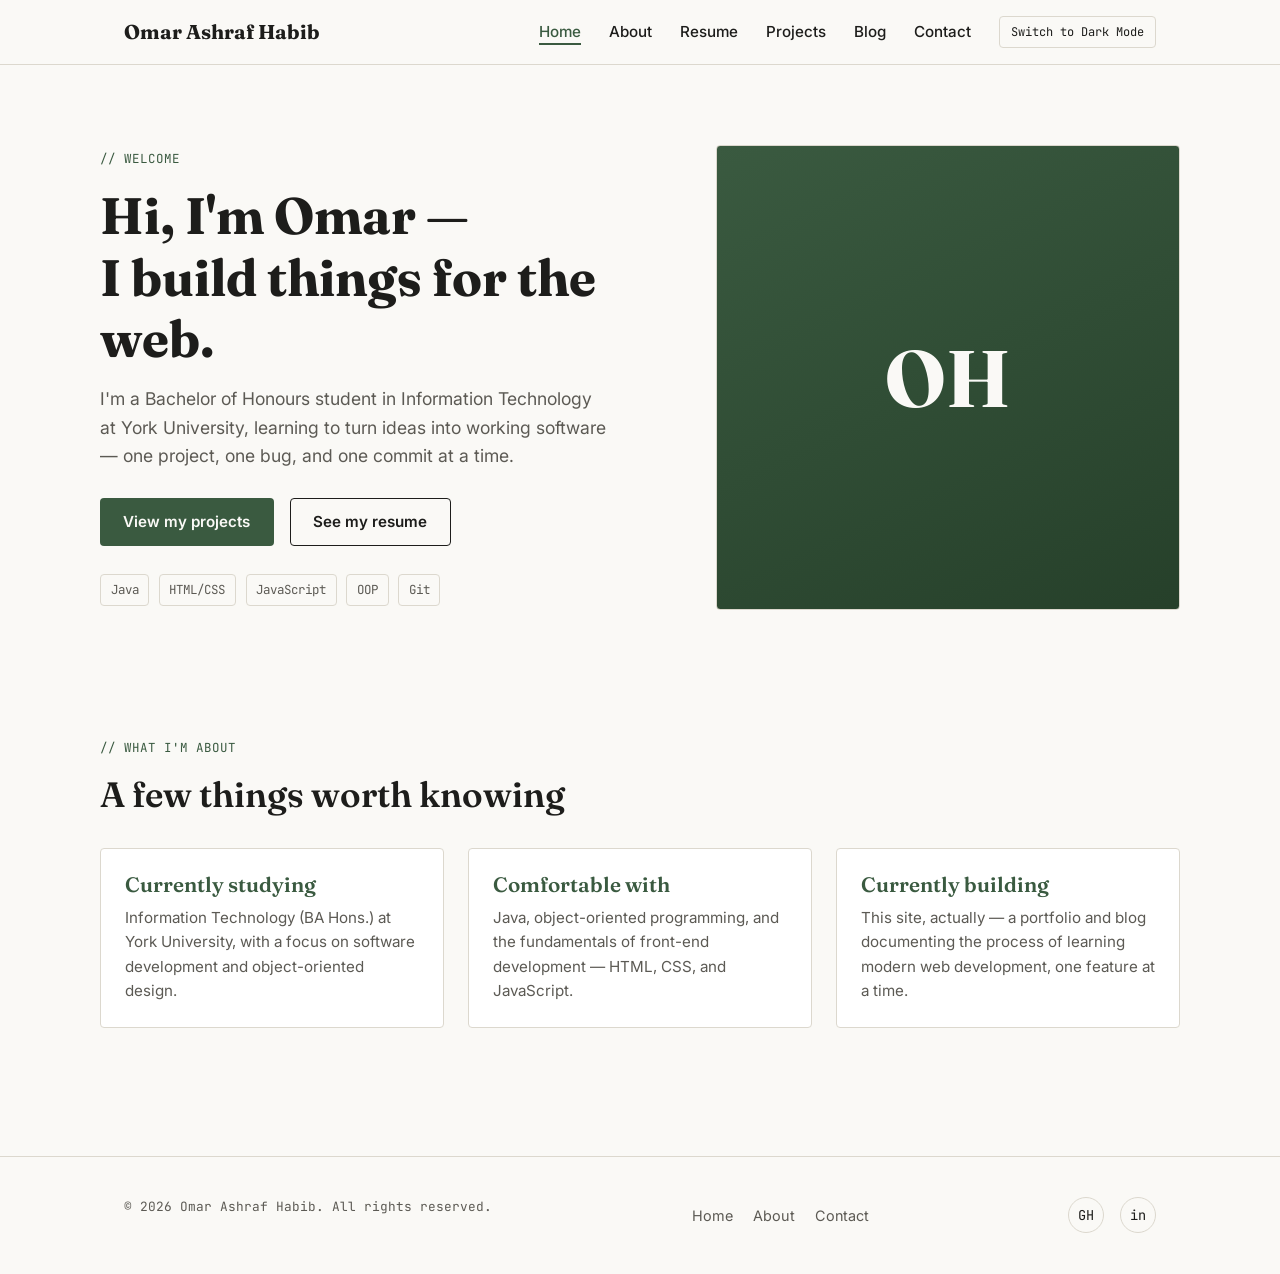
==== index.html @ 7a2e47a9 "Rename Index.html to index.html" ====
<!DOCTYPE html>
<html lang="en">
<head>
  <meta charset="UTF-8">
  <meta name="viewport" content="width=device-width, initial-scale=1.0">
  <title>Omar Ashraf Habib — IT Student &amp; Developer</title>
  <meta name="description" content="Portfolio of Omar Ashraf Habib, IT student at York University.">

  <!-- External stylesheet (Level 3: external CSS) -->
  <link rel="stylesheet" href="css/style.css">

  <!-- Internal stylesheet (Level 2: internal CSS) — page-specific hero layout -->
  <style>
    .hero {
      display: grid;
      grid-template-columns: 1.1fr 0.9fr;
      gap: 3rem;
      align-items: center;
      padding: 5rem 0 4rem;
    }

    .hero-photo {
      width: 100%;
      aspect-ratio: 1 / 1;
      border-radius: var(--radius);
      background: linear-gradient(155deg, var(--accent) 0%, #26402A 100%);
      display: flex;
      align-items: center;
      justify-content: center;
      color: #FAF9F6;
      font-family: var(--font-display);
      font-size: 5rem;
      font-weight: 700;
      border: 1px solid var(--border);
    }

    .hero h1 { margin: 0.75rem 0 1rem; }

    .hero-actions {
      display: flex;
      gap: 1rem;
      margin-top: 1.75rem;
      flex-wrap: wrap;
    }

    .stack-tags {
      display: flex;
      gap: 0.6rem;
      flex-wrap: wrap;
      margin-top: 1.75rem;
    }

    .stack-tags span {
      font-family: var(--font-mono);
      font-size: 0.78rem;
      border: 1px solid var(--border);
      padding: 0.3rem 0.6rem;
      border-radius: var(--radius);
      color: var(--text-muted);
    }

    .highlights {
      display: grid;
      grid-template-columns: repeat(3, 1fr);
      gap: 1.5rem;
    }

    .highlights .card h3 { margin-bottom: 0.5rem; color: var(--accent); }
    .highlights .card p { color: var(--text-muted); margin-bottom: 0; font-size: 0.95rem; }

    @media (max-width: 720px) {
      .hero { grid-template-columns: 1fr; padding-top: 2.5rem; }
      .hero-photo { max-width: 260px; margin: 0 auto; font-size: 3.5rem; }
      .highlights { grid-template-columns: 1fr; }
    }
  </style>
</head>
<body data-theme="light">

  <!-- ===== Header / Navigation ===== -->
  <header class="site-header">
    <div class="nav-wrap">
      <a href="index.html" class="brand">Omar Ashraf Habib</a>

      <button class="nav-toggle" id="nav-toggle" aria-expanded="false" aria-controls="main-nav">Menu</button>

      <nav class="main-nav" id="main-nav">
        <ul>
          <li><a href="index.html" aria-current="page">Home</a></li>
          <li><a href="about.html">About</a></li>
          <li><a href="resume.html">Resume</a></li>
          <li><a href="projects.html">Projects</a></li>
          <li><a href="blog.html">Blog</a></li>
          <li><a href="contact.html">Contact</a></li>
          <li><button class="theme-toggle" id="theme-toggle">Switch to Dark Mode</button></li>
        </ul>
      </nav>
    </div>
  </header>

  <!-- ===== Hero ===== -->
  <main>
    <section class="section hero container">
      <div class="hero-text">
        <p class="eyebrow">// welcome</p>
        <h1>Hi, I'm Omar —<br>I build things for the web.</h1>
        <p style="font-size: 1.1rem; color: var(--text-muted); max-width: 46ch;">
          I'm a Bachelor of Honours student in Information Technology at York University,
          learning to turn ideas into working software — one project, one bug, and one
          commit at a time.
        </p>

        <div class="hero-actions">
          <a href="projects.html" class="btn btn-primary">View my projects</a>
          <a href="resume.html" class="btn btn-outline">See my resume</a>
        </div>

        <div class="stack-tags">
          <span>Java</span>
          <span>HTML/CSS</span>
          <span>JavaScript</span>
          <span>OOP</span>
          <span>Git</span>
        </div>
      </div>

      <div class="hero-photo" aria-hidden="true">OH</div>
    </section>

    <!-- ===== Quick highlights ===== -->
    <section class="section container">
      <p class="eyebrow">// what I'm about</p>
      <h2 style="margin-bottom: 2rem;">A few things worth knowing</h2>

      <div class="highlights">
        <div class="card">
          <h3>Currently studying</h3>
          <p>Information Technology (BA Hons.) at York University, with a focus on
          software development and object-oriented design.</p>
        </div>
        <div class="card">
          <h3>Comfortable with</h3>
          <p>Java, object-oriented programming, and the fundamentals of front-end
          development — HTML, CSS, and JavaScript.</p>
        </div>
        <div class="card">
          <h3>Currently building</h3>
          <p>This site, actually — a portfolio and blog documenting the process of
          learning modern web development, one feature at a time.</p>
        </div>
      </div>
    </section>
  </main>

  <!-- ===== Footer ===== -->
  <footer class="site-footer">
    <div class="footer-wrap">
      <p class="copyright">&copy; <span id="year">2026</span> Omar Ashraf Habib. All rights reserved.</p>

      <div class="footer-links">
        <ul>
          <li><a href="index.html">Home</a></li>
          <li><a href="about.html">About</a></li>
          <li><a href="contact.html">Contact</a></li>
        </ul>
      </div>

      <div class="social-links">
        <a href="https://github.com/OmarAshrafHabib" target="_blank" rel="noopener" aria-label="GitHub">GH</a>
        <a href="#" target="_blank" rel="noopener" aria-label="LinkedIn">in</a>
      </div>
    </div>
  </footer>

  <script>document.getElementById('year').textContent = new Date().getFullYear();</script>
</body>
</html>
---- css/style.css ----
/* ==========================================================================
   style.css — Shared external stylesheet
   Omar Ashraf Habib — Portfolio
   ========================================================================== */

/* ---- Fonts ---- */
@import url('https://fonts.googleapis.com/css2?family=Fraunces:ital,opsz,wght@0,9..144,400;0,9..144,600;0,9..144,700;1,9..144,500&family=Inter:wght@400;500;600&family=JetBrains+Mono:wght@400;500&display=swap');

/* ---- Design tokens ---- */
:root {
  --bg: #FAF9F6;
  --bg-raised: #FFFFFF;
  --text: #1D1D1B;
  --text-muted: #5C5A54;
  --accent: #3A5A40;       /* deep moss green */
  --accent-2: #E8871E;     /* burnt amber */
  --border: #DCD8CE;

  --font-display: "Fraunces", serif;
  --font-body: "Inter", sans-serif;
  --font-mono: "JetBrains Mono", monospace;

  --max-width: 1080px;
  --radius: 4px;
}

[data-theme="dark"] {
  --bg: #1A1A17;
  --bg-raised: #232320;
  --text: #F2F0EA;
  --text-muted: #ADA99E;
  --accent: #6FA37A;
  --accent-2: #F2A44E;
  --border: #3A3934;
}

/* ---- Reset ---- */
* { box-sizing: border-box; margin: 0; padding: 0; }

html { scroll-behavior: smooth; }

body {
  background-color: var(--bg);
  color: var(--text);
  font-family: var(--font-body);
  font-size: 16px;
  line-height: 1.6;
  transition: background-color 0.25s ease, color 0.25s ease;
}

img { max-width: 100%; display: block; }

a {
  color: var(--accent);
  text-decoration: none;
}
a:hover { text-decoration: underline; }

ul, ol { list-style-position: inside; }

/* Visible keyboard focus everywhere */
a:focus-visible,
button:focus-visible,
input:focus-visible,
textarea:focus-visible {
  outline: 2px solid var(--accent-2);
  outline-offset: 2px;
}

/* ---- Typography scale ---- */
h1, h2, h3, h4 {
  font-family: var(--font-display);
  font-weight: 600;
  line-height: 1.2;
  color: var(--text);
}

h1 { font-size: clamp(2.2rem, 4vw, 3.4rem); font-weight: 700; }
h2 { font-size: clamp(1.6rem, 3vw, 2.2rem); }
h3 { font-size: 1.3rem; }

p { margin-bottom: 1rem; color: var(--text); }

.eyebrow {
  font-family: var(--font-mono);
  font-size: 0.78rem;
  letter-spacing: 0.08em;
  text-transform: uppercase;
  color: var(--accent);
}

/* ---- Layout helpers ---- */
.container {
  max-width: var(--max-width);
  margin: 0 auto;
  padding: 0 1.5rem;
}

.section {
  padding: 4rem 0;
}

/* ---- Header / Nav ---- */
.site-header {
  border-bottom: 1px solid var(--border);
  background-color: var(--bg);
  position: sticky;
  top: 0;
  z-index: 50;
}

.nav-wrap {
  max-width: var(--max-width);
  margin: 0 auto;
  padding: 1rem 1.5rem;
  display: flex;
  align-items: center;
  justify-content: space-between;
  gap: 1rem;
}

.brand {
  font-family: var(--font-display);
  font-weight: 700;
  font-size: 1.25rem;
  color: var(--text);
}
.brand:hover { text-decoration: none; }

.main-nav ul {
  list-style: none;
  display: flex;
  gap: 1.75rem;
  align-items: center;
}

.main-nav a {
  color: var(--text);
  font-size: 0.95rem;
  font-weight: 500;
  padding-bottom: 2px;
  border-bottom: 2px solid transparent;
}
.main-nav a:hover,
.main-nav a[aria-current="page"] {
  color: var(--accent);
  text-decoration: none;
  border-bottom-color: var(--accent);
}

/* Theme toggle button */
.theme-toggle {
  font-family: var(--font-mono);
  font-size: 0.75rem;
  background: transparent;
  border: 1px solid var(--border);
  color: var(--text);
  padding: 0.45rem 0.7rem;
  border-radius: var(--radius);
  cursor: pointer;
  transition: border-color 0.2s ease, color 0.2s ease;
}
.theme-toggle:hover {
  border-color: var(--accent);
  color: var(--accent);
}

/* Mobile nav toggle (hidden on desktop) */
.nav-toggle {
  display: none;
  background: none;
  border: 1px solid var(--border);
  border-radius: var(--radius);
  padding: 0.4rem 0.6rem;
  font-family: var(--font-mono);
  color: var(--text);
  cursor: pointer;
}

/* ---- Buttons ---- */
.btn {
  display: inline-block;
  font-family: var(--font-body);
  font-weight: 600;
  font-size: 0.95rem;
  padding: 0.7rem 1.4rem;
  border-radius: var(--radius);
  border: 1px solid transparent;
  cursor: pointer;
  transition: transform 0.15s ease, background-color 0.2s ease, border-color 0.2s ease;
}
.btn:hover { text-decoration: none; transform: translateY(-1px); }

.btn-primary {
  background-color: var(--accent);
  color: #FAF9F6;
}
.btn-primary:hover { background-color: #2E4832; }

.btn-outline {
  background-color: transparent;
  border-color: var(--text);
  color: var(--text);
}
.btn-outline:hover { border-color: var(--accent); color: var(--accent); }

/* ---- Footer ---- */
.site-footer {
  border-top: 1px solid var(--border);
  padding: 2.5rem 0;
  margin-top: 4rem;
}

.footer-wrap {
  max-width: var(--max-width);
  margin: 0 auto;
  padding: 0 1.5rem;
  display: flex;
  flex-wrap: wrap;
  justify-content: space-between;
  align-items: center;
  gap: 1.5rem;
}

.footer-links ul {
  list-style: none;
  display: flex;
  gap: 1.25rem;
}

.footer-links a { color: var(--text-muted); font-size: 0.9rem; }
.footer-links a:hover { color: var(--accent); }

.social-links {
  display: flex;
  gap: 1rem;
}

.social-links a {
  display: inline-flex;
  align-items: center;
  justify-content: center;
  width: 36px;
  height: 36px;
  border: 1px solid var(--border);
  border-radius: 50%;
  color: var(--text);
  font-family: var(--font-mono);
  font-size: 0.85rem;
}
.social-links a:hover {
  border-color: var(--accent);
  color: var(--accent);
  text-decoration: none;
}

.copyright {
  font-family: var(--font-mono);
  font-size: 0.8rem;
  color: var(--text-muted);
}

/* ---- Notebook margin rule (used on Resume + Blog) ---- */
.margin-rule {
  border-left: 2px solid var(--border);
  padding-left: 1.5rem;
  margin-left: 0.25rem;
}

/* ---- Cards ---- */
.card {
  background-color: var(--bg-raised);
  border: 1px solid var(--border);
  border-radius: var(--radius);
  padding: 1.5rem;
}

/* ---- Responsive ---- */
@media (max-width: 720px) {
  .main-nav { display: none; }
  .main-nav.open { display: block; }
  .nav-wrap { flex-wrap: wrap; }
  .nav-toggle { display: inline-block; }
  .main-nav ul { flex-direction: column; align-items: flex-start; gap: 1rem; padding: 1rem 0; }
  .footer-wrap { flex-direction: column; align-items: flex-start; }
}
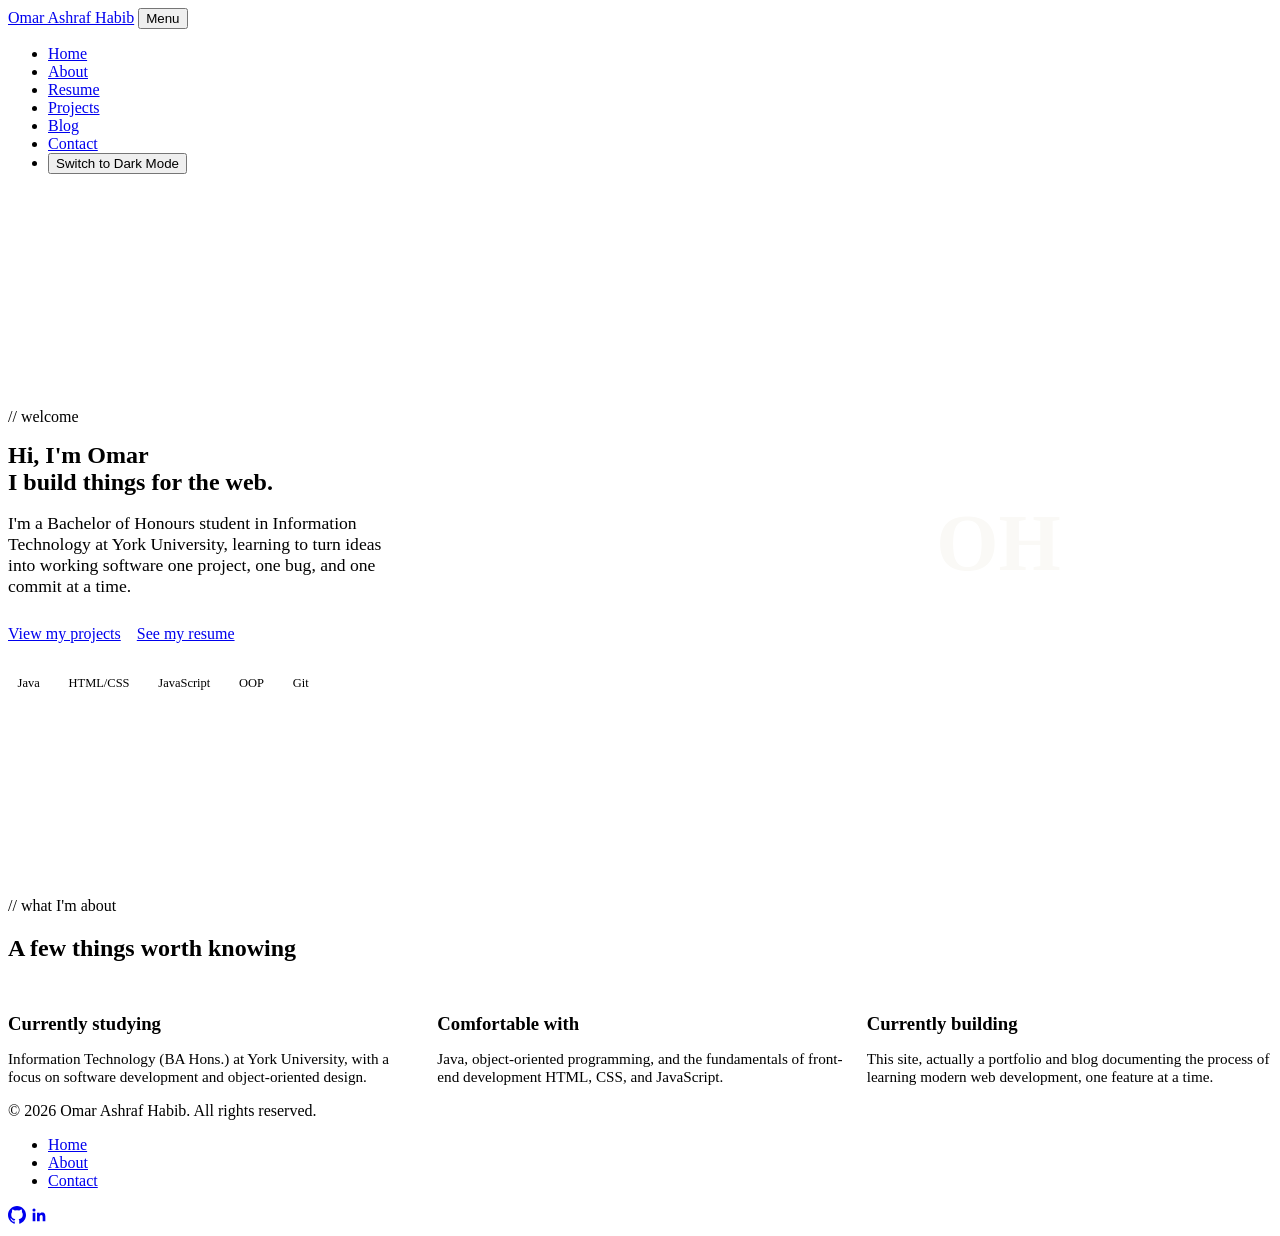
==== commit e4c839d8: "Rename Index.html to index.html" ====
--- a/index.html
+++ b/index.html
@@ -1,177 +1,185 @@
-<!DOCTYPE html>
-<html lang="en">
-<head>
-  <meta charset="UTF-8">
-  <meta name="viewport" content="width=device-width, initial-scale=1.0">
-  <title>Omar Ashraf Habib — IT Student &amp; Developer</title>
-  <meta name="description" content="Portfolio of Omar Ashraf Habib, IT student at York University.">
-
-  <!-- External stylesheet (Level 3: external CSS) -->
-  <link rel="stylesheet" href="css/style.css">
-
-  <!-- Internal stylesheet (Level 2: internal CSS) — page-specific hero layout -->
-  <style>
-    .hero {
-      display: grid;
-      grid-template-columns: 1.1fr 0.9fr;
-      gap: 3rem;
-      align-items: center;
-      padding: 5rem 0 4rem;
-    }
-
-    .hero-photo {
-      width: 100%;
-      aspect-ratio: 1 / 1;
-      border-radius: var(--radius);
-      background: linear-gradient(155deg, var(--accent) 0%, #26402A 100%);
-      display: flex;
-      align-items: center;
-      justify-content: center;
-      color: #FAF9F6;
-      font-family: var(--font-display);
-      font-size: 5rem;
-      font-weight: 700;
-      border: 1px solid var(--border);
-    }
-
-    .hero h1 { margin: 0.75rem 0 1rem; }
-
-    .hero-actions {
-      display: flex;
-      gap: 1rem;
-      margin-top: 1.75rem;
-      flex-wrap: wrap;
-    }
-
-    .stack-tags {
-      display: flex;
-      gap: 0.6rem;
-      flex-wrap: wrap;
-      margin-top: 1.75rem;
-    }
-
-    .stack-tags span {
-      font-family: var(--font-mono);
-      font-size: 0.78rem;
-      border: 1px solid var(--border);
-      padding: 0.3rem 0.6rem;
-      border-radius: var(--radius);
-      color: var(--text-muted);
-    }
-
-    .highlights {
-      display: grid;
-      grid-template-columns: repeat(3, 1fr);
-      gap: 1.5rem;
-    }
-
-    .highlights .card h3 { margin-bottom: 0.5rem; color: var(--accent); }
-    .highlights .card p { color: var(--text-muted); margin-bottom: 0; font-size: 0.95rem; }
-
-    @media (max-width: 720px) {
-      .hero { grid-template-columns: 1fr; padding-top: 2.5rem; }
-      .hero-photo { max-width: 260px; margin: 0 auto; font-size: 3.5rem; }
-      .highlights { grid-template-columns: 1fr; }
-    }
-  </style>
-</head>
-<body data-theme="light">
-
-  <!-- ===== Header / Navigation ===== -->
-  <header class="site-header">
-    <div class="nav-wrap">
-      <a href="index.html" class="brand">Omar Ashraf Habib</a>
-
-      <button class="nav-toggle" id="nav-toggle" aria-expanded="false" aria-controls="main-nav">Menu</button>
-
-      <nav class="main-nav" id="main-nav">
-        <ul>
-          <li><a href="index.html" aria-current="page">Home</a></li>
-          <li><a href="about.html">About</a></li>
-          <li><a href="resume.html">Resume</a></li>
-          <li><a href="projects.html">Projects</a></li>
-          <li><a href="blog.html">Blog</a></li>
-          <li><a href="contact.html">Contact</a></li>
-          <li><button class="theme-toggle" id="theme-toggle">Switch to Dark Mode</button></li>
-        </ul>
-      </nav>
-    </div>
-  </header>
-
-  <!-- ===== Hero ===== -->
-  <main>
-    <section class="section hero container">
-      <div class="hero-text">
-        <p class="eyebrow">// welcome</p>
-        <h1>Hi, I'm Omar —<br>I build things for the web.</h1>
-        <p style="font-size: 1.1rem; color: var(--text-muted); max-width: 46ch;">
-          I'm a Bachelor of Honours student in Information Technology at York University,
-          learning to turn ideas into working software — one project, one bug, and one
-          commit at a time.
-        </p>
-
-        <div class="hero-actions">
-          <a href="projects.html" class="btn btn-primary">View my projects</a>
-          <a href="resume.html" class="btn btn-outline">See my resume</a>
-        </div>
-
-        <div class="stack-tags">
-          <span>Java</span>
-          <span>HTML/CSS</span>
-          <span>JavaScript</span>
-          <span>OOP</span>
-          <span>Git</span>
-        </div>
-      </div>
-
-      <div class="hero-photo" aria-hidden="true">OH</div>
-    </section>
-
-    <!-- ===== Quick highlights ===== -->
-    <section class="section container">
-      <p class="eyebrow">// what I'm about</p>
-      <h2 style="margin-bottom: 2rem;">A few things worth knowing</h2>
-
-      <div class="highlights">
-        <div class="card">
-          <h3>Currently studying</h3>
-          <p>Information Technology (BA Hons.) at York University, with a focus on
-          software development and object-oriented design.</p>
-        </div>
-        <div class="card">
-          <h3>Comfortable with</h3>
-          <p>Java, object-oriented programming, and the fundamentals of front-end
-          development — HTML, CSS, and JavaScript.</p>
-        </div>
-        <div class="card">
-          <h3>Currently building</h3>
-          <p>This site, actually — a portfolio and blog documenting the process of
-          learning modern web development, one feature at a time.</p>
-        </div>
-      </div>
-    </section>
-  </main>
-
-  <!-- ===== Footer ===== -->
-  <footer class="site-footer">
-    <div class="footer-wrap">
-      <p class="copyright">&copy; <span id="year">2026</span> Omar Ashraf Habib. All rights reserved.</p>
-
-      <div class="footer-links">
-        <ul>
-          <li><a href="index.html">Home</a></li>
-          <li><a href="about.html">About</a></li>
-          <li><a href="contact.html">Contact</a></li>
-        </ul>
-      </div>
-
-      <div class="social-links">
-        <a href="https://github.com/OmarAshrafHabib" target="_blank" rel="noopener" aria-label="GitHub">GH</a>
-        <a href="#" target="_blank" rel="noopener" aria-label="LinkedIn">in</a>
-      </div>
-    </div>
-  </footer>
-
-  <script>document.getElementById('year').textContent = new Date().getFullYear();</script>
-</body>
-</html>
+<!DOCTYPE html>
+<html lang="en">
+<head>
+  <meta charset="UTF-8">
+  <meta name="viewport" content="width=device-width, initial-scale=1.0">
+  <title>Omar Ashraf Habib — IT Student &amp; Developer</title>
+  <meta name="description" content="Portfolio of Omar Ashraf Habib, IT student at York University.">
+
+  <!-- External stylesheet (Level 3: external CSS) -->
+  <link rel="stylesheet" href="css/style.css">
+
+  <!-- Internal stylesheet (Level 2: internal CSS) — page-specific hero layout -->
+  <style>
+    .hero {
+      display: grid;
+      grid-template-columns: 1.1fr 0.9fr;
+      gap: 3rem;
+      align-items: center;
+      padding: 5rem 0 4rem;
+    }
+
+    .hero-photo {
+      width: 100%;
+      aspect-ratio: 1 / 1;
+      border-radius: var(--radius);
+      background: linear-gradient(155deg, var(--accent) 0%, #26402A 100%);
+      display: flex;
+      align-items: center;
+      justify-content: center;
+      color: #FAF9F6;
+      font-family: var(--font-display);
+      font-size: 5rem;
+      font-weight: 700;
+      border: 1px solid var(--border);
+    }
+
+    .hero h1 { margin: 0.75rem 0 1rem; }
+
+    .hero-actions {
+      display: flex;
+      gap: 1rem;
+      margin-top: 1.75rem;
+      flex-wrap: wrap;
+    }
+
+    .stack-tags {
+      display: flex;
+      gap: 0.6rem;
+      flex-wrap: wrap;
+      margin-top: 1.75rem;
+    }
+
+    .stack-tags span {
+      font-family: var(--font-mono);
+      font-size: 0.78rem;
+      border: 1px solid var(--border);
+      padding: 0.3rem 0.6rem;
+      border-radius: var(--radius);
+      color: var(--text-muted);
+    }
+
+    .highlights {
+      display: grid;
+      grid-template-columns: repeat(3, 1fr);
+      gap: 1.5rem;
+    }
+
+    .highlights .card h3 { margin-bottom: 0.5rem; color: var(--accent); }
+    .highlights .card p { color: var(--text-muted); margin-bottom: 0; font-size: 0.95rem; }
+
+    @media (max-width: 720px) {
+      .hero { grid-template-columns: 1fr; padding-top: 2.5rem; }
+      .hero-photo { max-width: 260px; margin: 0 auto; font-size: 3.5rem; }
+      .highlights { grid-template-columns: 1fr; }
+    }
+  </style>
+</head>
+<body data-theme="light">
+
+    <script>
+        (function () {
+        var saved = localStorage.getItem("theme");
+        if (saved) document.body.setAttribute("data-theme", saved);
+        })();
+    </script>
+
+  <!-- ===== Header / Navigation ===== -->
+  <header class="site-header">
+    <div class="nav-wrap">
+      <a href="index.html" class="brand">Omar Ashraf Habib</a>
+
+      <button class="nav-toggle" id="nav-toggle" aria-expanded="false" aria-controls="main-nav">Menu</button>
+
+      <nav class="main-nav" id="main-nav">
+        <ul>
+          <li><a href="index.html" aria-current="page">Home</a></li>
+          <li><a href="about.html">About</a></li>
+          <li><a href="resume.html">Resume</a></li>
+          <li><a href="projects.html">Projects</a></li>
+          <li><a href="blog.html">Blog</a></li>
+          <li><a href="contact.html">Contact</a></li>
+          <li><button class="theme-toggle" id="theme-toggle">Switch to Dark Mode</button></li>
+        </ul>
+      </nav>
+    </div>
+  </header>
+
+  <!-- ===== Hero ===== -->
+  <main>
+    <section class="section hero container">
+      <div class="hero-text">
+        <p class="eyebrow">// welcome</p>
+        <h1>Hi, I'm Omar <br>I build things for the web.</h1>
+        <p style="font-size: 1.1rem; color: var(--text-muted); max-width: 46ch;">
+          I'm a Bachelor of Honours student in Information Technology at York University,
+          learning to turn ideas into working software one project, one bug, and one
+          commit at a time.
+        </p>
+
+        <div class="hero-actions">
+          <a href="projects.html" class="btn btn-primary">View my projects</a>
+          <a href="resume.html" class="btn btn-outline">See my resume</a>
+        </div>
+
+        <div class="stack-tags">
+          <span>Java</span>
+          <span>HTML/CSS</span>
+          <span>JavaScript</span>
+          <span>OOP</span>
+          <span>Git</span>
+        </div>
+      </div>
+
+      <div class="hero-photo" aria-hidden="true">OH</div>
+    </section>
+
+    <!-- ===== Quick highlights ===== -->
+    <section class="section container">
+      <p class="eyebrow">// what I'm about</p>
+      <h2 style="margin-bottom: 2rem;">A few things worth knowing</h2>
+
+      <div class="highlights">
+        <div class="card">
+          <h3>Currently studying</h3>
+          <p>Information Technology (BA Hons.) at York University, with a focus on
+          software development and object-oriented design.</p>
+        </div>
+        <div class="card">
+          <h3>Comfortable with</h3>
+          <p>Java, object-oriented programming, and the fundamentals of front-end
+          development HTML, CSS, and JavaScript.</p>
+        </div>
+        <div class="card">
+          <h3>Currently building</h3>
+          <p>This site, actually a portfolio and blog documenting the process of
+          learning modern web development, one feature at a time.</p>
+        </div>
+      </div>
+    </section>
+  </main>
+
+  <!-- ===== Footer ===== -->
+  <footer class="site-footer">
+    <div class="footer-wrap">
+      <p class="copyright">&copy; <span id="year">2026</span> Omar Ashraf Habib. All rights reserved.</p>
+
+      <div class="footer-links">
+        <ul>
+          <li><a href="index.html">Home</a></li>
+          <li><a href="about.html">About</a></li>
+          <li><a href="contact.html">Contact</a></li>
+        </ul>
+      </div>
+
+      <div class="social-links">
+        <a href="https://github.com/OmarAshrafHabib" target="_blank" rel="noopener" aria-label="GitHub"><svg width="18" height="18" viewBox="0 0 24 24" fill="currentColor" aria-hidden="true"><path d="M12 0C5.37 0 0 5.4 0 12.07c0 5.34 3.44 9.87 8.21 11.47.6.11.82-.26.82-.58 0-.29-.01-1.23-.02-2.23-3.34.73-4.04-1.43-4.04-1.43-.55-1.4-1.34-1.78-1.34-1.78-1.09-.75.08-.73.08-.73 1.2.09 1.84 1.24 1.84 1.24 1.07 1.85 2.81 1.31 3.5 1 .11-.79.42-1.31.76-1.62-2.67-.31-5.47-1.36-5.47-6.03 0-1.33.47-2.42 1.24-3.28-.12-.31-.54-1.56.12-3.25 0 0 1.01-.33 3.3 1.25a11.3 11.3 0 0 1 6.01 0c2.29-1.58 3.3-1.25 3.3-1.25.66 1.69.24 2.94.12 3.25.77.86 1.24 1.95 1.24 3.28 0 4.68-2.81 5.72-5.49 6.02.43.38.81 1.12.81 2.27 0 1.64-.01 2.96-.01 3.36 0 .32.21.7.83.58C20.57 21.93 24 17.4 24 12.07 24 5.4 18.63 0 12 0z"/></svg></a>
+        <a href="https://www.linkedin.com/in/omarashrafhabib" target="_blank" rel="noopener" aria-label="LinkedIn"><svg width="18" height="18" viewBox="0 0 24 24" fill="currentColor" aria-hidden="true"><path d="M20.45 20.45h-3.55v-5.57c0-1.33-.03-3.04-1.85-3.04-1.86 0-2.14 1.45-2.14 2.94v5.67H9.36V9h3.41v1.56h.05c.48-.9 1.63-1.85 3.36-1.85 3.6 0 4.27 2.37 4.27 5.45v6.29zM5.34 7.43a2.06 2.06 0 1 1 0-4.12 2.06 2.06 0 0 1 0 4.12zM7.12 20.45H3.56V9h3.56v11.45z"/></svg></a>
+      </div>
+    </div>
+  </footer>
+
+    <script>document.getElementById('year').textContent = new Date().getFullYear();</script>
+    <script src="js/theme.js"></script>
+</body>
+</html>
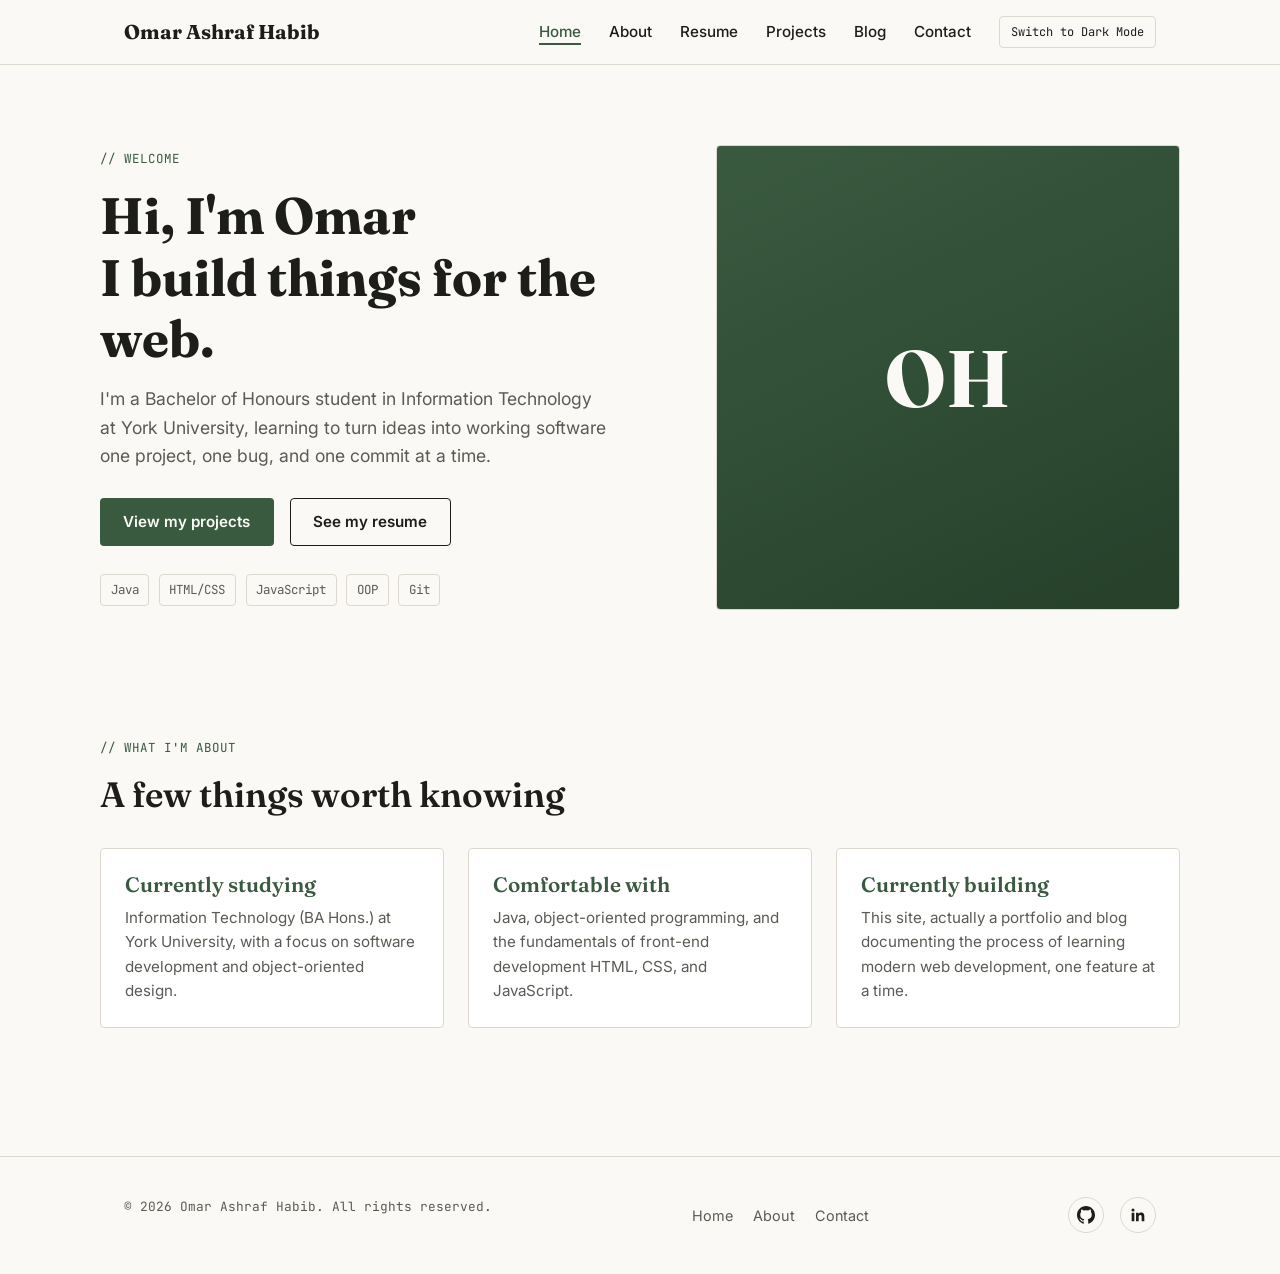
==== commit 81fa9654: "Update index.html" ====
--- a/index.html
+++ b/index.html
@@ -181,5 +181,6 @@
 
     <script>document.getElementById('year').textContent = new Date().getFullYear();</script>
     <script src="js/theme.js"></script>
+    <script src="js/components.js"></script>
 </body>
 </html>
--- a/css/style.css
+++ b/css/style.css
@@ -0,0 +1,286 @@
+/* 
+   style.css — Shared external stylesheet
+   Omar Ashraf Habib — Portfolio
+   */
+
+/* ---- Fonts ---- */
+@import url('https://fonts.googleapis.com/css2?family=Fraunces:ital,opsz,wght@0,9..144,400;0,9..144,600;0,9..144,700;1,9..144,500&family=Inter:wght@400;500;600&family=JetBrains+Mono:wght@400;500&display=swap');
+
+/* ---- Design tokens ---- */
+:root {
+  --bg: #FAF9F6;
+  --bg-raised: #FFFFFF;
+  --text: #1D1D1B;
+  --text-muted: #5C5A54;
+  --accent: #3A5A40;       /* deep moss green */
+  --accent-2: #E8871E;     /* burnt amber */
+  --border: #DCD8CE;
+
+  --font-display: "Fraunces", serif;
+  --font-body: "Inter", sans-serif;
+  --font-mono: "JetBrains Mono", monospace;
+
+  --max-width: 1080px;
+  --radius: 4px;
+}
+
+[data-theme="dark"] {
+  --bg: #1A1A17;
+  --bg-raised: #232320;
+  --text: #F2F0EA;
+  --text-muted: #ADA99E;
+  --accent: #6FA37A;
+  --accent-2: #F2A44E;
+  --border: #3A3934;
+}
+
+/* ---- Reset ---- */
+* { box-sizing: border-box; margin: 0; padding: 0; }
+
+html { scroll-behavior: smooth; }
+
+body {
+  background-color: var(--bg);
+  color: var(--text);
+  font-family: var(--font-body);
+  font-size: 16px;
+  line-height: 1.6;
+  transition: background-color 0.25s ease, color 0.25s ease;
+}
+
+img { max-width: 100%; display: block; }
+
+a {
+  color: var(--accent);
+  text-decoration: none;
+}
+a:hover { text-decoration: underline; }
+
+ul, ol { list-style-position: inside; }
+
+/* Visible keyboard focus everywhere */
+a:focus-visible,
+button:focus-visible,
+input:focus-visible,
+textarea:focus-visible {
+  outline: 2px solid var(--accent-2);
+  outline-offset: 2px;
+}
+
+/* ---- Typography scale ---- */
+h1, h2, h3, h4 {
+  font-family: var(--font-display);
+  font-weight: 600;
+  line-height: 1.2;
+  color: var(--text);
+}
+
+h1 { font-size: clamp(2.2rem, 4vw, 3.4rem); font-weight: 700; }
+h2 { font-size: clamp(1.6rem, 3vw, 2.2rem); }
+h3 { font-size: 1.3rem; }
+
+p { margin-bottom: 1rem; color: var(--text); }
+
+.eyebrow {
+  font-family: var(--font-mono);
+  font-size: 0.78rem;
+  letter-spacing: 0.08em;
+  text-transform: uppercase;
+  color: var(--accent);
+}
+
+/* ---- Layout helpers ---- */
+.container {
+  max-width: var(--max-width);
+  margin: 0 auto;
+  padding: 0 1.5rem;
+}
+
+.section {
+  padding: 4rem 0;
+}
+
+/* ---- Header / Nav ---- */
+.site-header {
+  border-bottom: 1px solid var(--border);
+  background-color: var(--bg);
+  position: sticky;
+  top: 0;
+  z-index: 50;
+}
+
+.nav-wrap {
+  max-width: var(--max-width);
+  margin: 0 auto;
+  padding: 1rem 1.5rem;
+  display: flex;
+  align-items: center;
+  justify-content: space-between;
+  gap: 1rem;
+}
+
+.brand {
+  font-family: var(--font-display);
+  font-weight: 700;
+  font-size: 1.25rem;
+  color: var(--text);
+}
+.brand:hover { text-decoration: none; }
+
+.main-nav ul {
+  list-style: none;
+  display: flex;
+  gap: 1.75rem;
+  align-items: center;
+}
+
+.main-nav a {
+  color: var(--text);
+  font-size: 0.95rem;
+  font-weight: 500;
+  padding-bottom: 2px;
+  border-bottom: 2px solid transparent;
+}
+.main-nav a:hover,
+.main-nav a[aria-current="page"] {
+  color: var(--accent);
+  text-decoration: none;
+  border-bottom-color: var(--accent);
+}
+
+/* Theme toggle button */
+.theme-toggle {
+  font-family: var(--font-mono);
+  font-size: 0.75rem;
+  background: transparent;
+  border: 1px solid var(--border);
+  color: var(--text);
+  padding: 0.45rem 0.7rem;
+  border-radius: var(--radius);
+  cursor: pointer;
+  transition: border-color 0.2s ease, color 0.2s ease;
+}
+.theme-toggle:hover {
+  border-color: var(--accent);
+  color: var(--accent);
+}
+
+/* Mobile nav toggle */
+.nav-toggle {
+  display: none;
+  background: none;
+  border: 1px solid var(--border);
+  border-radius: var(--radius);
+  padding: 0.4rem 0.6rem;
+  font-family: var(--font-mono);
+  color: var(--text);
+  cursor: pointer;
+}
+
+/* ---- Buttons ---- */
+.btn {
+  display: inline-block;
+  font-family: var(--font-body);
+  font-weight: 600;
+  font-size: 0.95rem;
+  padding: 0.7rem 1.4rem;
+  border-radius: var(--radius);
+  border: 1px solid transparent;
+  cursor: pointer;
+  transition: transform 0.15s ease, background-color 0.2s ease, border-color 0.2s ease;
+}
+.btn:hover { text-decoration: none; transform: translateY(-1px); }
+
+.btn-primary {
+  background-color: var(--accent);
+  color: #FAF9F6;
+}
+.btn-primary:hover { background-color: #2E4832; }
+
+.btn-outline {
+  background-color: transparent;
+  border-color: var(--text);
+  color: var(--text);
+}
+.btn-outline:hover { border-color: var(--accent); color: var(--accent); }
+
+/* ---- Footer ---- */
+.site-footer {
+  border-top: 1px solid var(--border);
+  padding: 2.5rem 0;
+  margin-top: 4rem;
+}
+
+.footer-wrap {
+  max-width: var(--max-width);
+  margin: 0 auto;
+  padding: 0 1.5rem;
+  display: flex;
+  flex-wrap: wrap;
+  justify-content: space-between;
+  align-items: center;
+  gap: 1.5rem;
+}
+
+.footer-links ul {
+  list-style: none;
+  display: flex;
+  gap: 1.25rem;
+}
+
+.footer-links a { color: var(--text-muted); font-size: 0.9rem; }
+.footer-links a:hover { color: var(--accent); }
+
+.social-links {
+  display: flex;
+  gap: 1rem;
+}
+
+.social-links a {
+  display: inline-flex;
+  align-items: center;
+  justify-content: center;
+  width: 36px;
+  height: 36px;
+  border: 1px solid var(--border);
+  border-radius: 50%;
+  color: var(--text);
+  font-family: var(--font-mono);
+  font-size: 0.85rem;
+}
+.social-links a:hover {
+  border-color: var(--accent);
+  color: var(--accent);
+  text-decoration: none;
+}
+
+.copyright {
+  font-family: var(--font-mono);
+  font-size: 0.8rem;
+  color: var(--text-muted);
+}
+
+/* ---- Notebook margin rule (used on Resume + Blog) ---- */
+.margin-rule {
+  border-left: 2px solid var(--border);
+  padding-left: 1.5rem;
+  margin-left: 0.25rem;
+}
+
+/* ---- Cards ---- */
+.card {
+  background-color: var(--bg-raised);
+  border: 1px solid var(--border);
+  border-radius: var(--radius);
+  padding: 1.5rem;
+}
+
+/* ---- Responsive ---- */
+@media (max-width: 720px) {
+  .main-nav { display: none; }
+  .main-nav.open { display: block; }
+  .nav-wrap { flex-wrap: wrap; }
+  .nav-toggle { display: inline-block; }
+  .main-nav ul { flex-direction: column; align-items: flex-start; gap: 1rem; padding: 1rem 0; }
+  .footer-wrap { flex-direction: column; align-items: flex-start; }
+}
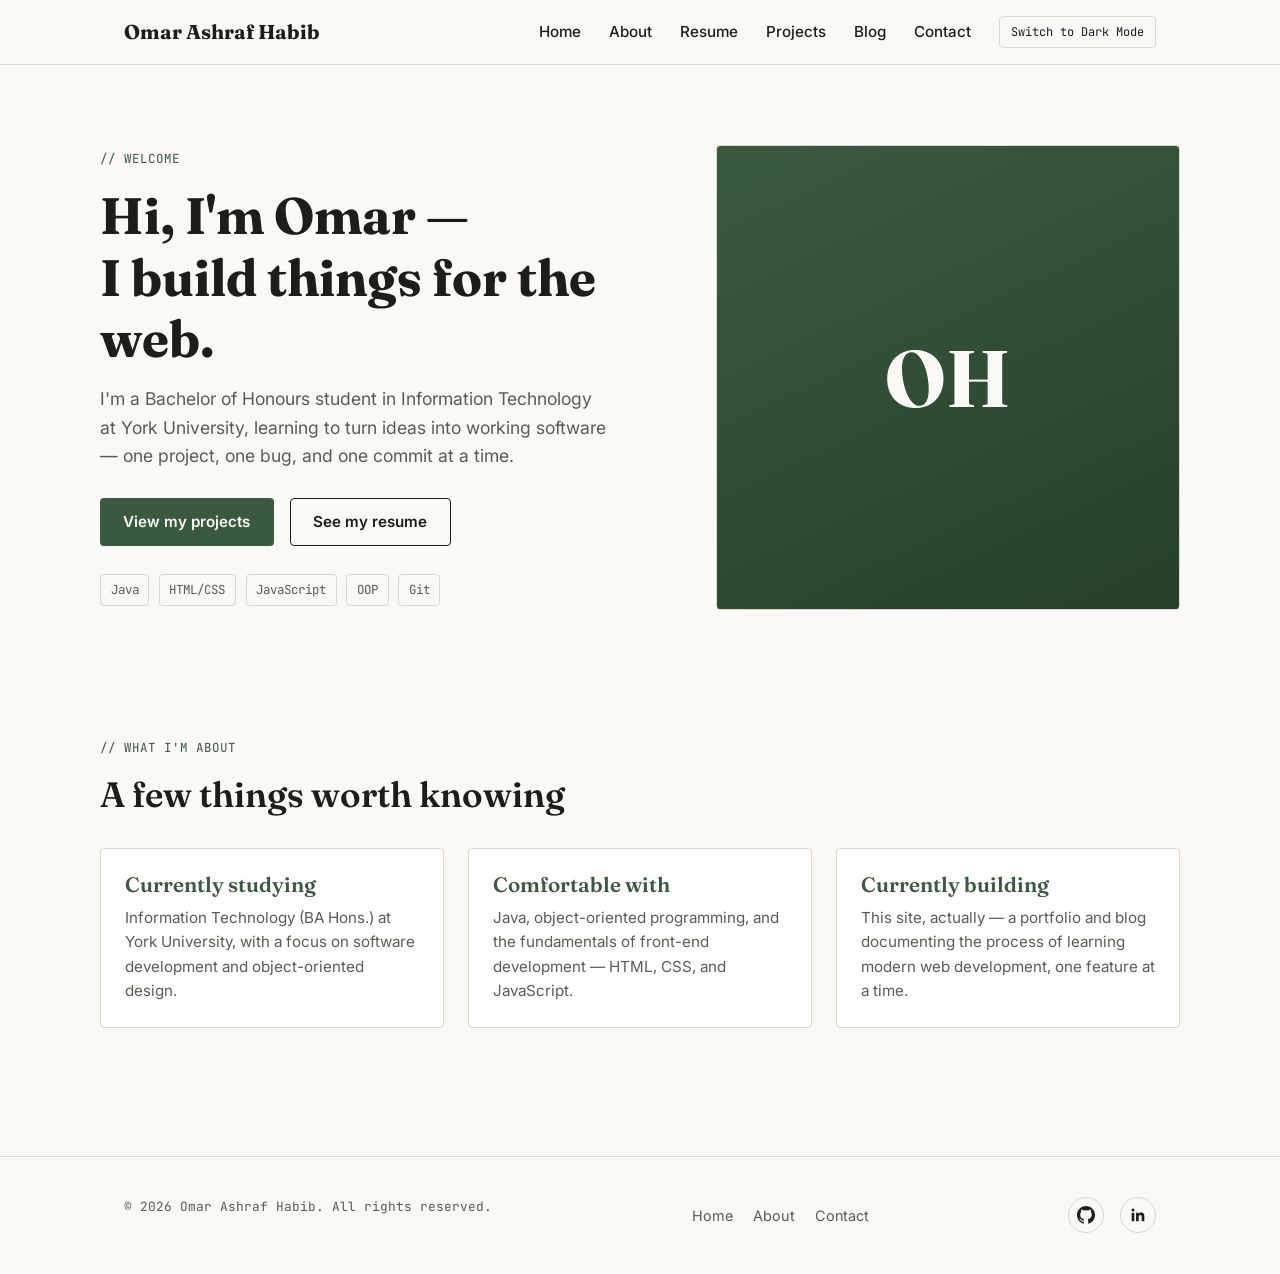
==== commit a589ded9: "Update index.html" ====
--- a/index.html
+++ b/index.html
@@ -6,10 +6,8 @@
   <title>Omar Ashraf Habib — IT Student &amp; Developer</title>
   <meta name="description" content="Portfolio of Omar Ashraf Habib, IT student at York University.">
 
-  <!-- External stylesheet (Level 3: external CSS) -->
   <link rel="stylesheet" href="css/style.css">
 
-  <!-- Internal stylesheet (Level 2: internal CSS) — page-specific hero layout -->
   <style>
     .hero {
       display: grid;
@@ -76,44 +74,23 @@
   </style>
 </head>
 <body data-theme="light">
+  <script>
+    (function () {
+      var saved = localStorage.getItem("theme");
+      if (saved) document.body.setAttribute("data-theme", saved);
+    })();
+  </script>
 
-    <script>
-        (function () {
-        var saved = localStorage.getItem("theme");
-        if (saved) document.body.setAttribute("data-theme", saved);
-        })();
-    </script>
-
-  <!-- ===== Header / Navigation ===== -->
-  <header class="site-header">
-    <div class="nav-wrap">
-      <a href="index.html" class="brand">Omar Ashraf Habib</a>
-
-      <button class="nav-toggle" id="nav-toggle" aria-expanded="false" aria-controls="main-nav">Menu</button>
-
-      <nav class="main-nav" id="main-nav">
-        <ul>
-          <li><a href="index.html" aria-current="page">Home</a></li>
-          <li><a href="about.html">About</a></li>
-          <li><a href="resume.html">Resume</a></li>
-          <li><a href="projects.html">Projects</a></li>
-          <li><a href="blog.html">Blog</a></li>
-          <li><a href="contact.html">Contact</a></li>
-          <li><button class="theme-toggle" id="theme-toggle">Switch to Dark Mode</button></li>
-        </ul>
-      </nav>
-    </div>
-  </header>
-
+  <div id="header-placeholder"></div>
   <!-- ===== Hero ===== -->
   <main>
     <section class="section hero container">
       <div class="hero-text">
         <p class="eyebrow">// welcome</p>
-        <h1>Hi, I'm Omar <br>I build things for the web.</h1>
+        <h1>Hi, I'm Omar —<br>I build things for the web.</h1>
         <p style="font-size: 1.1rem; color: var(--text-muted); max-width: 46ch;">
           I'm a Bachelor of Honours student in Information Technology at York University,
-          learning to turn ideas into working software one project, one bug, and one
+          learning to turn ideas into working software — one project, one bug, and one
           commit at a time.
         </p>
 
@@ -148,39 +125,19 @@
         <div class="card">
           <h3>Comfortable with</h3>
           <p>Java, object-oriented programming, and the fundamentals of front-end
-          development HTML, CSS, and JavaScript.</p>
+          development — HTML, CSS, and JavaScript.</p>
         </div>
         <div class="card">
           <h3>Currently building</h3>
-          <p>This site, actually a portfolio and blog documenting the process of
+          <p>This site, actually — a portfolio and blog documenting the process of
           learning modern web development, one feature at a time.</p>
         </div>
       </div>
     </section>
   </main>
 
-  <!-- ===== Footer ===== -->
-  <footer class="site-footer">
-    <div class="footer-wrap">
-      <p class="copyright">&copy; <span id="year">2026</span> Omar Ashraf Habib. All rights reserved.</p>
-
-      <div class="footer-links">
-        <ul>
-          <li><a href="index.html">Home</a></li>
-          <li><a href="about.html">About</a></li>
-          <li><a href="contact.html">Contact</a></li>
-        </ul>
-      </div>
-
-      <div class="social-links">
-        <a href="https://github.com/OmarAshrafHabib" target="_blank" rel="noopener" aria-label="GitHub"><svg width="18" height="18" viewBox="0 0 24 24" fill="currentColor" aria-hidden="true"><path d="M12 0C5.37 0 0 5.4 0 12.07c0 5.34 3.44 9.87 8.21 11.47.6.11.82-.26.82-.58 0-.29-.01-1.23-.02-2.23-3.34.73-4.04-1.43-4.04-1.43-.55-1.4-1.34-1.78-1.34-1.78-1.09-.75.08-.73.08-.73 1.2.09 1.84 1.24 1.84 1.24 1.07 1.85 2.81 1.31 3.5 1 .11-.79.42-1.31.76-1.62-2.67-.31-5.47-1.36-5.47-6.03 0-1.33.47-2.42 1.24-3.28-.12-.31-.54-1.56.12-3.25 0 0 1.01-.33 3.3 1.25a11.3 11.3 0 0 1 6.01 0c2.29-1.58 3.3-1.25 3.3-1.25.66 1.69.24 2.94.12 3.25.77.86 1.24 1.95 1.24 3.28 0 4.68-2.81 5.72-5.49 6.02.43.38.81 1.12.81 2.27 0 1.64-.01 2.96-.01 3.36 0 .32.21.7.83.58C20.57 21.93 24 17.4 24 12.07 24 5.4 18.63 0 12 0z"/></svg></a>
-        <a href="https://www.linkedin.com/in/omarashrafhabib" target="_blank" rel="noopener" aria-label="LinkedIn"><svg width="18" height="18" viewBox="0 0 24 24" fill="currentColor" aria-hidden="true"><path d="M20.45 20.45h-3.55v-5.57c0-1.33-.03-3.04-1.85-3.04-1.86 0-2.14 1.45-2.14 2.94v5.67H9.36V9h3.41v1.56h.05c.48-.9 1.63-1.85 3.36-1.85 3.6 0 4.27 2.37 4.27 5.45v6.29zM5.34 7.43a2.06 2.06 0 1 1 0-4.12 2.06 2.06 0 0 1 0 4.12zM7.12 20.45H3.56V9h3.56v11.45z"/></svg></a>
-      </div>
-    </div>
-  </footer>
-
-    <script>document.getElementById('year').textContent = new Date().getFullYear();</script>
-    <script src="js/theme.js"></script>
-    <script src="js/components.js"></script>
+  <div id="footer-placeholder"></div>
+  <script src="js/theme.js"></script>
+  <script src="js/components.js"></script>
 </body>
 </html>
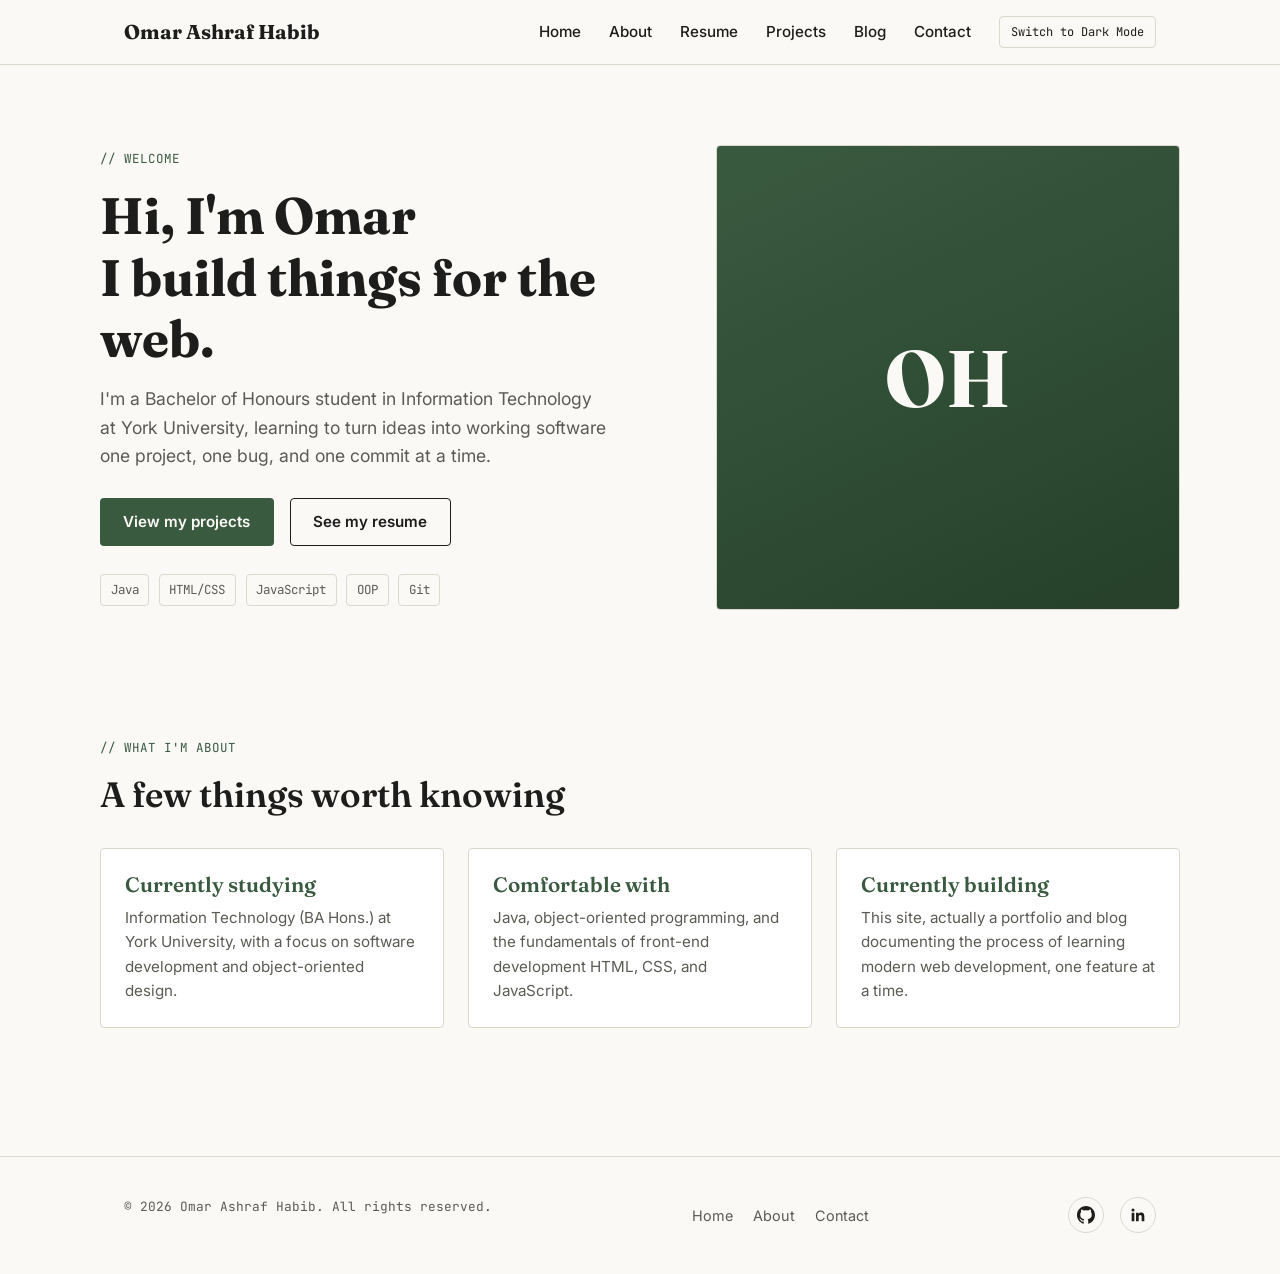
==== commit 16e7b6b4: "Update index.html" ====
--- a/index.html
+++ b/index.html
@@ -87,10 +87,10 @@
     <section class="section hero container">
       <div class="hero-text">
         <p class="eyebrow">// welcome</p>
-        <h1>Hi, I'm Omar —<br>I build things for the web.</h1>
+        <h1>Hi, I'm Omar <br>I build things for the web.</h1>
         <p style="font-size: 1.1rem; color: var(--text-muted); max-width: 46ch;">
           I'm a Bachelor of Honours student in Information Technology at York University,
-          learning to turn ideas into working software — one project, one bug, and one
+          learning to turn ideas into working software  one project, one bug, and one
           commit at a time.
         </p>
 
@@ -125,11 +125,11 @@
         <div class="card">
           <h3>Comfortable with</h3>
           <p>Java, object-oriented programming, and the fundamentals of front-end
-          development — HTML, CSS, and JavaScript.</p>
+          development  HTML, CSS, and JavaScript.</p>
         </div>
         <div class="card">
           <h3>Currently building</h3>
-          <p>This site, actually — a portfolio and blog documenting the process of
+          <p>This site, actually a portfolio and blog documenting the process of
           learning modern web development, one feature at a time.</p>
         </div>
       </div>
